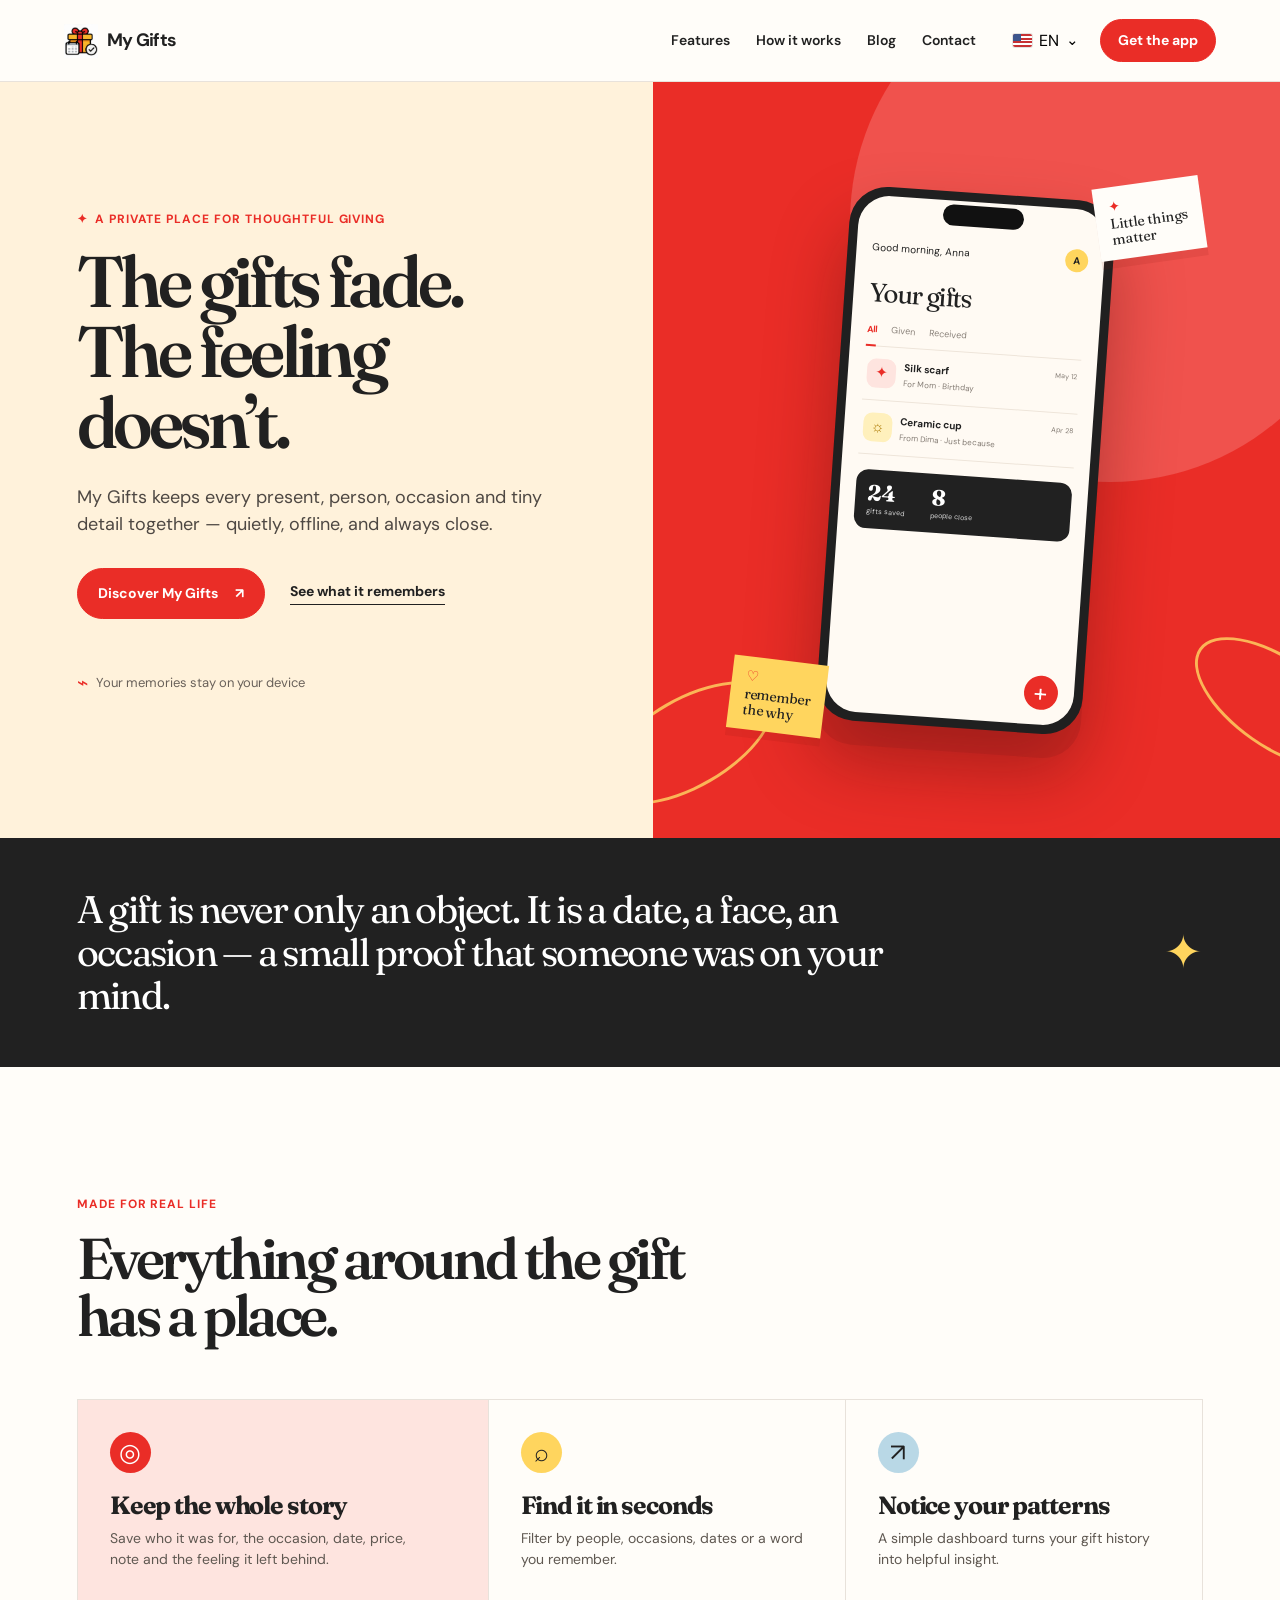
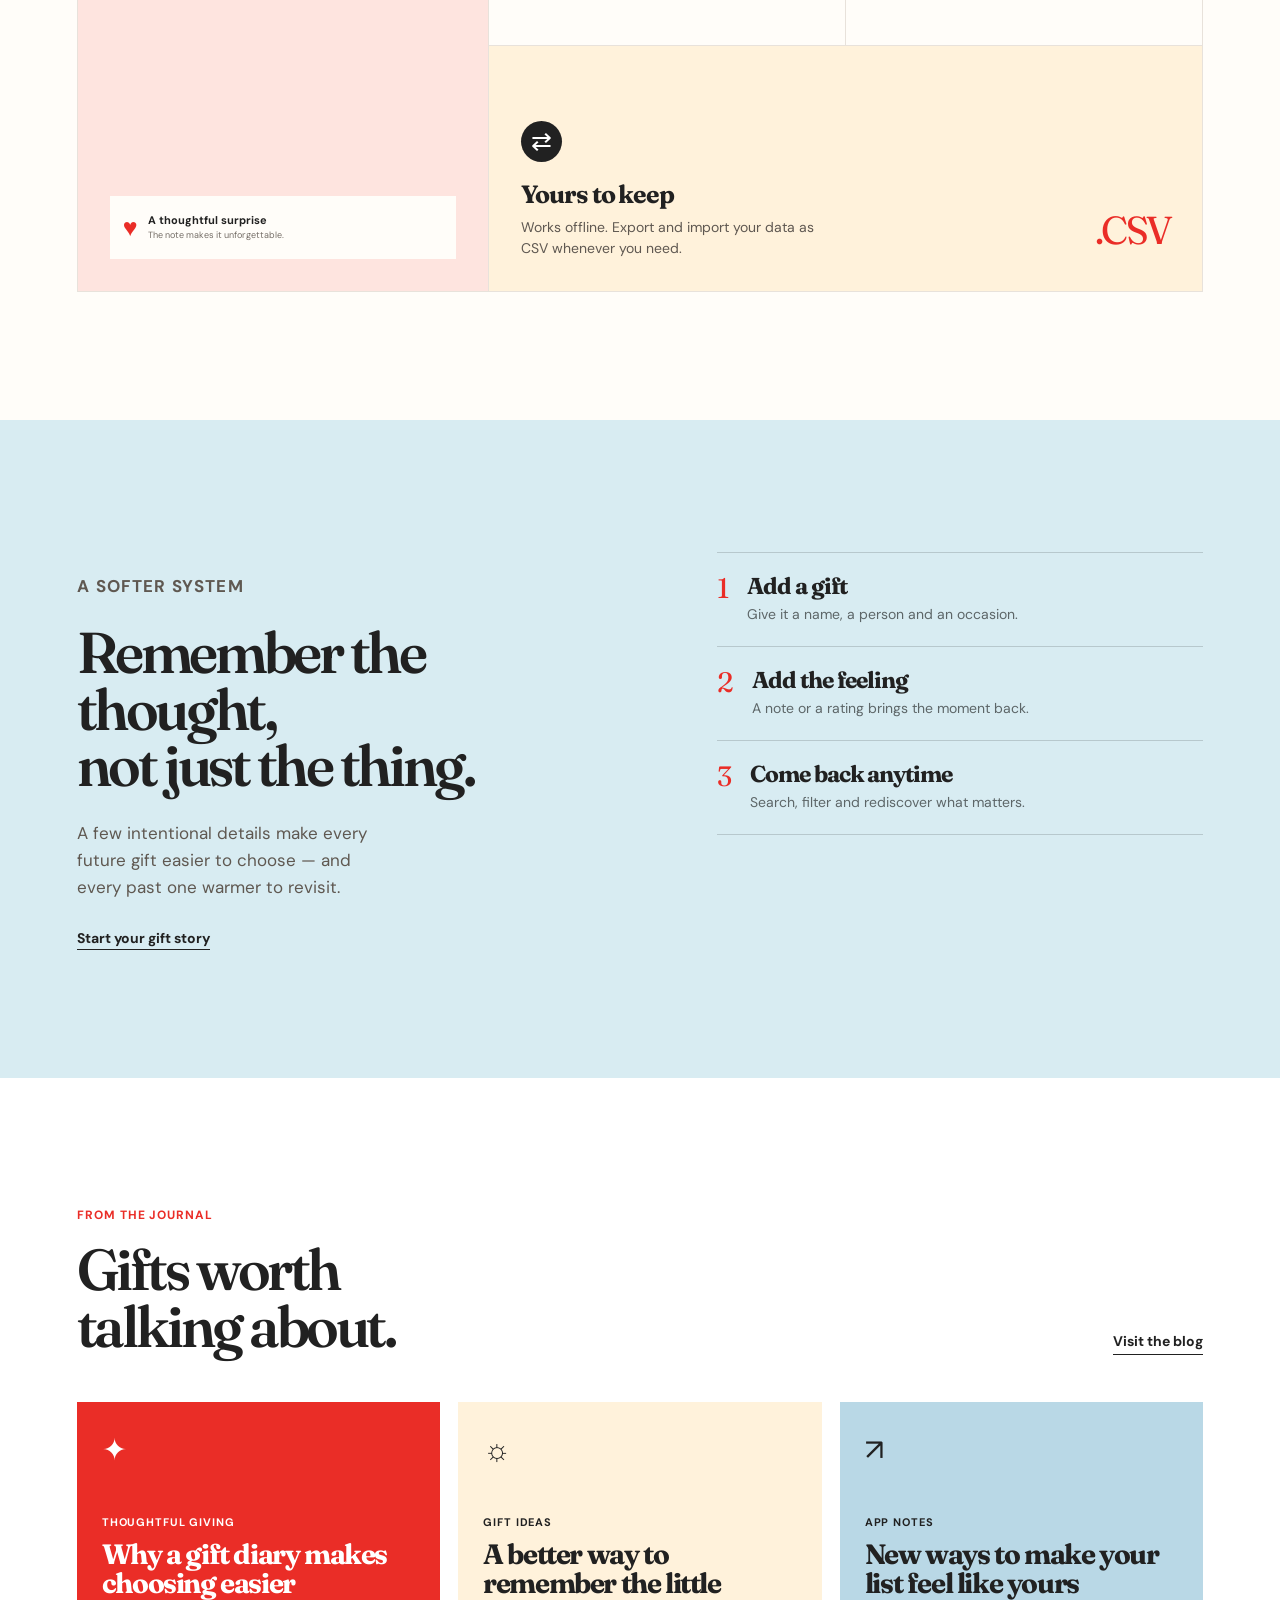
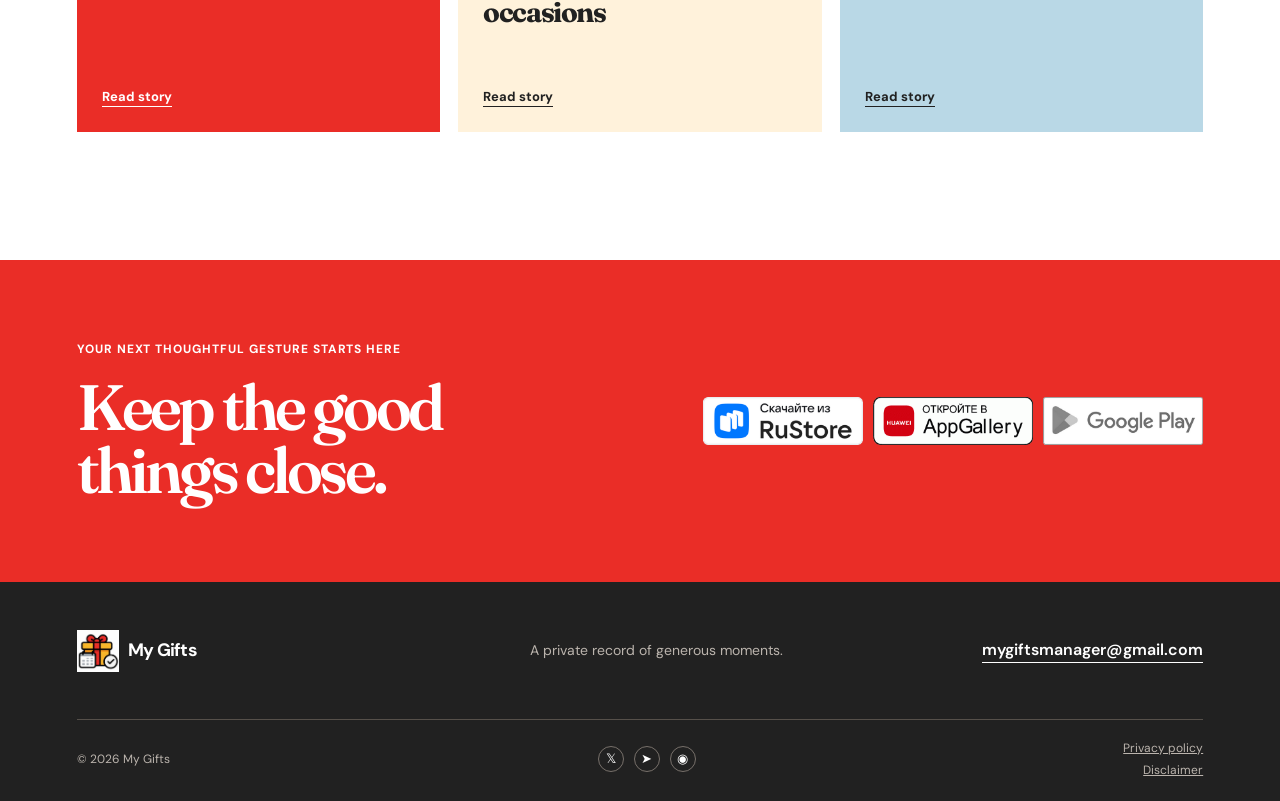
==== index.html @ e5dee04b "Add My Gifts static site" ====
<!doctype html>
<html lang="en">
<head>
  <meta charset="utf-8">
  <meta name="viewport" content="width=device-width, initial-scale=1">
  <meta name="description" content="My Gifts is an offline app for keeping every gift and the moment around it.">
  <title>My Gifts — every gift, remembered</title>
  <link rel="icon" href="static/MyGifts.ico" sizes="any">
  <link rel="preconnect" href="https://fonts.googleapis.com">
  <link rel="preconnect" href="https://fonts.gstatic.com" crossorigin>
  <link href="https://fonts.googleapis.com/css2?family=DM+Sans:wght@400;500;600;700&family=Fraunces:opsz,wght@9..144,600;9..144,700&display=swap" rel="stylesheet">
  <link rel="stylesheet" href="styles.css">
</head>
<body>
  <a class="skip-link" href="#main" data-i18n="skip">Skip to content</a>
  <header class="site-header">
    <a class="brand" href="index.html" aria-label="My Gifts home"><img class="brand-mark" src="static/MyGifts.png" alt=""><span>My Gifts</span></a>
    <button class="menu-toggle" type="button" aria-label="Open navigation" aria-expanded="false"><span></span><span></span></button>
    <nav class="main-nav" aria-label="Main navigation">
      <a href="#features" data-i18n="navFeatures">Features</a>
      <a href="#how-it-works" data-i18n="navHow">How it works</a>
      <a href="blog.html" data-i18n="navBlog">Blog</a>
      <a href="#contact" data-i18n="navContact">Contact</a>
    </nav>
    <div class="header-tools">
      <div class="language-picker" aria-label="Language selector">
        <button class="language-trigger" type="button" aria-expanded="false" aria-haspopup="true"><span class="flag flag-us" aria-hidden="true"></span><span class="language-code">EN</span><span class="chevron">⌄</span></button>
        <div class="language-menu" role="menu">
          <button type="button" data-lang="en" role="menuitem"><span class="flag flag-us" aria-hidden="true"></span>English</button>
          <button type="button" data-lang="ru" role="menuitem"><span class="flag flag-ru" aria-hidden="true"></span>Русский</button>
          <button type="button" data-lang="zh" role="menuitem"><span class="flag flag-cn" aria-hidden="true"></span>中文</button>
        </div>
      </div>
      <a class="header-cta" href="#download" data-i18n="headerCta">Get the app</a>
    </div>
  </header>

  <main id="main">
    <section class="hero" aria-labelledby="hero-title">
      <div class="hero-copy">
        <p class="kicker"><span class="kicker-star">✦</span><span data-i18n="heroKicker">A private place for thoughtful giving</span></p>
        <h1 id="hero-title" data-i18n="heroTitle">The gifts fade.<br>The feeling doesn’t.</h1>
        <p class="hero-lede" data-i18n="heroLead">My Gifts keeps every present, person, occasion and tiny detail together — quietly, offline, and always close.</p>
        <div class="hero-actions">
          <a class="button button-primary" href="#download"><span data-i18n="heroCta">Discover My Gifts</span><span aria-hidden="true">↗</span></a>
          <a class="text-link" href="#features" data-i18n="heroLink">See what it remembers</a>
        </div>
        <p class="offline-note"><span class="lock">⌁</span><span data-i18n="offlineNote">Your memories stay on your device</span></p>
      </div>
      <div class="hero-visual" aria-label="My Gifts app preview">
        <div class="sun-disc"></div>
        <div class="memory-tag tag-one"><span>✦</span><span data-i18n="tagOne">Little things<br>matter</span></div>
        <div class="memory-tag tag-two"><span>♡</span><span data-i18n="tagTwo">remember<br>the why</span></div>
        <div class="phone-shell">
          <div class="phone-speaker"></div>
          <div class="phone-screen">
            <div class="app-top"><span class="app-greeting" data-i18n="appGreeting">Good morning, Anna</span><span class="app-avatar">A</span></div>
            <div class="app-title" data-i18n="appTitle">Your gifts</div>
            <div class="app-tabs"><span class="active" data-i18n="appTabAll">All</span><span data-i18n="appTabGiven">Given</span><span data-i18n="appTabReceived">Received</span></div>
            <div class="gift-card gift-card-coral"><div class="gift-icon">✦</div><div><b data-i18n="giftOne">Silk scarf</b><small data-i18n="giftOneMeta">For Mom · Birthday</small></div><span class="gift-date" data-i18n="giftDate">May 12</span></div>
            <div class="gift-card gift-card-yellow"><div class="gift-icon">☼</div><div><b data-i18n="giftTwo">Ceramic cup</b><small data-i18n="giftTwoMeta">From Dima · Just because</small></div><span class="gift-date" data-i18n="giftDateTwo">Apr 28</span></div>
            <div class="app-stats"><div><strong>24</strong><span data-i18n="appStatOne">gifts saved</span></div><div><strong>8</strong><span data-i18n="appStatTwo">people close</span></div></div>
            <button class="add-gift" type="button" aria-label="Add a gift">+</button>
          </div>
        </div>
        <div class="ribbon ribbon-left"></div><div class="ribbon ribbon-right"></div>
      </div>
    </section>

    <section class="intro-band"><p data-i18n="intro">A gift is never only an object. It is a date, a face, an occasion — a small proof that someone was on your mind.</p><span aria-hidden="true">✦</span></section>

    <section class="features section" id="features" aria-labelledby="features-title">
      <div class="section-heading"><p class="kicker" data-i18n="featuresKicker">Made for real life</p><h2 id="features-title" data-i18n="featuresTitle">Everything around the gift<br>has a place.</h2></div>
      <div class="feature-layout">
        <article class="feature feature-large"><div class="feature-symbol symbol-coral">◎</div><h3 data-i18n="featureOneTitle">Keep the whole story</h3><p data-i18n="featureOneText">Save who it was for, the occasion, date, price, note and the feeling it left behind.</p><div class="mini-note"><span class="note-heart">♥</span><div><b data-i18n="miniNoteTitle">A thoughtful surprise</b><small data-i18n="miniNoteText">The note makes it unforgettable.</small></div></div></article>
        <article class="feature"><div class="feature-symbol symbol-yellow">⌕</div><h3 data-i18n="featureTwoTitle">Find it in seconds</h3><p data-i18n="featureTwoText">Filter by people, occasions, dates or a word you remember.</p></article>
        <article class="feature"><div class="feature-symbol symbol-blue">↗</div><h3 data-i18n="featureThreeTitle">Notice your patterns</h3><p data-i18n="featureThreeText">A simple dashboard turns your gift history into helpful insight.</p></article>
        <article class="feature feature-export"><div><div class="feature-symbol symbol-ink">⇄</div><h3 data-i18n="featureFourTitle">Yours to keep</h3><p data-i18n="featureFourText">Works offline. Export and import your data as CSV whenever you need.</p></div><span class="csv-badge">.CSV</span></article>
      </div>
    </section>

    <section class="how section" id="how-it-works" aria-labelledby="how-title">
      <div class="how-copy"><p class="kicker" data-i18n="howKicker">A softer system</p><h2 id="how-title" data-i18n="howTitle">Remember the thought,<br>not just the thing.</h2><p data-i18n="howLead">A few intentional details make every future gift easier to choose — and every past one warmer to revisit.</p><a class="text-link" href="#download" data-i18n="howLink">Start your gift story</a></div>
      <ol class="steps"><li><span>1</span><div><h3 data-i18n="stepOneTitle">Add a gift</h3><p data-i18n="stepOneText">Give it a name, a person and an occasion.</p></div></li><li><span>2</span><div><h3 data-i18n="stepTwoTitle">Add the feeling</h3><p data-i18n="stepTwoText">A note or a rating brings the moment back.</p></div></li><li><span>3</span><div><h3 data-i18n="stepThreeTitle">Come back anytime</h3><p data-i18n="stepThreeText">Search, filter and rediscover what matters.</p></div></li></ol>
    </section>

    <section class="blog-preview section" aria-labelledby="journal-title"><div class="journal-head"><div><p class="kicker" data-i18n="journalKicker">From the journal</p><h2 id="journal-title" data-i18n="journalTitle">Gifts worth<br>talking about.</h2></div><a class="text-link" href="blog.html" data-i18n="viewBlog">Visit the blog</a></div><div class="article-list"><a href="blog.html#memory" class="article-card article-red"><span class="article-icon">✦</span><p data-i18n="articleOneType">Thoughtful giving</p><h3 data-i18n="articleOneTitle">Why a gift diary makes choosing easier</h3><span class="article-read" data-i18n="readMore">Read story</span></a><a href="blog.html#occasions" class="article-card article-cream"><span class="article-icon">☼</span><p data-i18n="articleTwoType">Gift ideas</p><h3 data-i18n="articleTwoTitle">A better way to remember the little occasions</h3><span class="article-read" data-i18n="readMore">Read story</span></a><a href="blog.html#update" class="article-card article-blue"><span class="article-icon">↗</span><p data-i18n="articleThreeType">App notes</p><h3 data-i18n="articleThreeTitle">New ways to make your list feel like yours</h3><span class="article-read" data-i18n="readMore">Read story</span></a></div></section>

    <section class="download section" id="download"><div><p class="kicker kicker-light" data-i18n="downloadKicker">Your next thoughtful gesture starts here</p><h2 data-i18n="downloadTitle">Keep the good<br>things close.</h2></div><div class="store-links"><a href="https://www.rustore.ru/catalog/app/ru.mdflab.mygiftsmanager" target="_blank" rel="noopener noreferrer"><img src="static/RuStore.png" alt="Download on RuStore"></a><a href="https://appgallery.huawei.com/app/C118863809" target="_blank" rel="noopener noreferrer"><img src="static/AppGallery.png" alt="Download on AppGallery"></a><a href="#" aria-disabled="true"><img src="static/GooglePlay.png" alt="Google Play — coming soon"></a></div></section>
  </main>

  <footer id="contact"><div class="footer-top"><a class="brand" href="index.html"><img class="brand-mark" src="static/MyGifts.png" alt=""><span>My Gifts</span></a><p data-i18n="footerTagline">A private record of generous moments.</p><a class="footer-email" href="mailto:mygiftsmanager@gmail.com">mygiftsmanager@gmail.com</a></div><div class="footer-bottom"><p>© <span id="year"></span> My Gifts</p><div class="socials"><a href="#" aria-label="X" title="X">𝕏</a><a href="#" aria-label="Telegram" title="Telegram">➤</a><a href="#" aria-label="Weibo" title="Weibo">◉</a></div><div class="legal-links"><a href="privacy.html" data-i18n="privacy">Privacy policy</a><a href="disclaimer.html" data-i18n="disclaimer">Disclaimer</a></div></div></footer>
  <script src="app.js"></script>
  <script src="legal.js"></script>
</body>
</html>
---- styles.css ----
:root{--red:#ea2d27;--red-dark:#bb241f;--ink:#212121;--paper:#fffdf9;--cream:#fff2db;--blush:#fee4df;--yellow:#ffd55e;--blue:#b9d8e6;--line:#e8e2db;--sans:"DM Sans",Arial,sans-serif;--serif:"Fraunces",Georgia,serif}*{box-sizing:border-box}html{scroll-behavior:smooth}body{margin:0;background:var(--paper);color:var(--ink);font-family:var(--sans);font-size:16px;line-height:1.5}.skip-link{position:absolute;left:16px;top:-80px;background:var(--ink);color:#fff;padding:9px 14px;z-index:100;transition:top .2s}.skip-link:focus{top:16px}a{color:inherit;text-decoration:none}button{font:inherit}button,a{outline-offset:4px}button:focus-visible,a:focus-visible{outline:2px solid var(--red)}.site-header{height:82px;padding:0 max(5vw,28px);display:flex;align-items:center;gap:30px;border-bottom:1px solid var(--line);background:rgba(255,253,249,.92);position:sticky;top:0;z-index:20;backdrop-filter:blur(12px)}.brand{display:inline-flex;align-items:center;gap:9px;font-weight:700;font-size:18px;letter-spacing:-.04em;white-space:nowrap}.brand-mark{width:26px;height:26px;display:grid;place-items:center;background:var(--red);color:#fff;border-radius:50%;font-size:15px}.main-nav{display:flex;align-items:center;gap:26px;margin-left:auto;font-size:14px;font-weight:600}.main-nav a{position:relative}.main-nav a:after{content:"";position:absolute;bottom:-5px;left:0;width:0;height:1px;background:var(--red);transition:width .2s}.main-nav a:hover:after{width:100%}.header-tools{display:flex;align-items:center;gap:14px}.language-picker{position:relative}.language-trigger{border:0;background:transparent;display:flex;gap:7px;align-items:center;cursor:pointer;padding:7px}.chevron{font-size:15px}.flag{width:19px;height:13px;display:inline-block;border-radius:2px;box-shadow:0 0 0 1px rgba(0,0,0,.1);position:relative;overflow:hidden}.flag-us{background:repeating-linear-gradient(to bottom,#c73133 0 1.85px,#fff 1.85px 3.7px)}.flag-us:before{content:"";position:absolute;left:0;top:0;width:8px;height:7px;background:#3d568d}.flag-ru{background:linear-gradient(#fff 0 33%,#2455a4 33% 66%,#d62d32 66%)}.flag-cn{background:#de2910}.flag-cn:before{content:"★";color:#ffde00;font-size:8px;position:absolute;left:2px;top:0}.language-menu{position:absolute;right:0;top:calc(100% + 7px);width:132px;background:#fff;border:1px solid var(--line);box-shadow:0 12px 30px rgba(50,30,20,.12);padding:5px;display:none}.language-picker.open .language-menu{display:block}.language-menu button{width:100%;border:0;background:#fff;display:flex;align-items:center;gap:9px;text-align:left;padding:8px;cursor:pointer;font-size:13px}.language-menu button:hover{background:var(--blush)}.header-cta,.button{background:var(--red);color:#fff;border:1px solid var(--red);border-radius:999px;padding:10px 17px;font-size:14px;font-weight:700;white-space:nowrap;transition:transform .2s,background .2s}.header-cta:hover,.button-primary:hover{background:var(--red-dark);transform:translateY(-2px)}.menu-toggle{display:none}.hero{min-height:650px;display:grid;grid-template-columns:1.02fr .98fr;overflow:hidden;background:var(--cream)}.hero-copy{padding:clamp(65px,10vw,135px) 6vw;max-width:710px;justify-self:end}.kicker{font-size:12px;letter-spacing:.08em;text-transform:uppercase;font-weight:700;color:var(--red);margin:0 0 18px}.kicker-star{margin-right:7px}.hero h1,.section h2,.blog-hero h1{font-family:var(--serif);font-weight:600;letter-spacing:-.06em;line-height:.98;margin:0}.hero h1{font-size:clamp(48px,5.6vw,82px);max-width:660px}.hero-lede{font-size:18px;max-width:490px;margin:27px 0 30px;color:#4e4843}.hero-actions{display:flex;align-items:center;gap:25px}.button{display:inline-flex;gap:17px;align-items:center;padding:14px 20px}.text-link{font-weight:700;font-size:14px;border-bottom:1px solid currentColor;padding-bottom:2px}.offline-note{display:flex;align-items:center;gap:8px;color:#69615a;font-size:13px;margin-top:50px}.lock{color:var(--red);font-size:19px}.hero-visual{background:var(--red);min-height:650px;position:relative;display:grid;place-items:center;overflow:hidden}.sun-disc{position:absolute;width:520px;height:520px;background:#f0524d;border-radius:50%;right:-90px;top:-120px}.phone-shell{width:266px;height:535px;padding:9px;background:#202020;border-radius:38px;position:relative;z-index:2;box-shadow:0 24px 0 rgba(123,25,22,.18),0 40px 70px rgba(74,10,8,.38);transform:rotate(4deg)}.phone-speaker{position:absolute;background:#111;width:81px;height:21px;border-radius:20px;left:93px;top:13px;z-index:2}.phone-screen{height:100%;border-radius:31px;background:#fffaf3;padding:40px 16px 16px;overflow:hidden;position:relative}.app-top{display:flex;justify-content:space-between;align-items:center;font-size:10px}.app-avatar{display:grid;place-items:center;background:var(--yellow);width:23px;height:23px;border-radius:50%;font-weight:700}.app-title{font-family:var(--serif);font-size:26px;letter-spacing:-.06em;margin:15px 0 11px}.app-tabs{display:flex;gap:14px;border-bottom:1px solid #eee5da;font-size:9px;color:#8b837b;padding-bottom:8px}.app-tabs .active{color:var(--red);font-weight:700;position:relative}.app-tabs .active:after{content:"";position:absolute;height:2px;background:var(--red);left:0;right:0;bottom:-9px}.gift-card{position:relative;padding:12px 3px;display:flex;gap:8px;align-items:center;border-bottom:1px solid #eee5da;font-size:10px}.gift-card b,.gift-card small{display:block}.gift-card small{font-size:8px;color:#827a72;margin-top:2px}.gift-icon{width:29px;height:29px;display:grid;place-items:center;border-radius:9px;font-size:15px}.gift-card-coral .gift-icon{background:var(--blush);color:var(--red)}.gift-card-yellow .gift-icon{background:#fff0bc;color:#ac7900}.gift-date{font-size:7px;color:#827a72;margin-left:auto;align-self:start}.app-stats{background:var(--ink);border-radius:12px;color:#fff;display:flex;margin-top:15px;padding:12px;gap:26px}.app-stats strong,.app-stats span{display:block}.app-stats strong{font-family:var(--serif);font-size:22px;line-height:1}.app-stats span{font-size:7px;color:#d9d9d9;margin-top:3px}.add-gift{position:absolute;right:16px;bottom:15px;border:0;width:34px;height:34px;border-radius:50%;background:var(--red);color:#fff;font-size:25px;line-height:1;cursor:pointer}.memory-tag{position:absolute;z-index:3;color:var(--ink);background:#fffdf9;padding:12px 14px;font-family:var(--serif);font-size:14px;line-height:1.1;box-shadow:0 8px 0 rgba(125,20,16,.11);transform:rotate(-8deg)}.memory-tag span:first-child{color:var(--red);font-family:var(--sans);display:block;margin-bottom:3px}.tag-one{right:clamp(20px,6vw,90px);top:100px}.tag-two{left:clamp(20px,6vw,100px);bottom:105px;background:var(--yellow);transform:rotate(7deg)}.ribbon{position:absolute;border:3px solid #ffd763;width:190px;height:90px;border-radius:50%;opacity:.8}.ribbon-left{left:-60px;bottom:50px;transform:rotate(-30deg)}.ribbon-right{right:-92px;bottom:90px;transform:rotate(35deg)}.intro-band{background:var(--ink);color:#fff;min-height:205px;padding:50px max(6vw,28px);display:flex;justify-content:space-between;gap:30px;align-items:center}.intro-band p{font-family:var(--serif);font-size:clamp(23px,3vw,40px);line-height:1.12;letter-spacing:-.045em;max-width:850px;margin:0}.intro-band>span{font-size:46px;color:var(--yellow)}.section{padding:clamp(70px,10vw,140px) max(6vw,28px)}.section-heading h2,.how h2,.journal-head h2{font-size:clamp(40px,4.5vw,64px)}.feature-layout{margin-top:55px;display:grid;grid-template-columns:1.15fr 1fr 1fr;grid-template-rows:auto auto;gap:1px;background:var(--line);border:1px solid var(--line)}.feature{background:var(--paper);padding:32px;min-height:245px}.feature-large{grid-row:span 2;background:var(--blush);display:flex;flex-direction:column}.feature h3,.steps h3,.post h2{font-family:var(--serif);font-size:25px;letter-spacing:-.045em;margin:19px 0 9px;line-height:1.08}.feature p,.how-copy>p,.post>p{color:#5f5851;font-size:14px;margin:0;max-width:310px}.feature-symbol{height:41px;width:41px;border-radius:50%;display:grid;place-items:center;font-size:25px}.symbol-coral{background:var(--red);color:#fff}.symbol-yellow{background:var(--yellow)}.symbol-blue{background:var(--blue)}.symbol-ink{background:var(--ink);color:#fff}.mini-note{margin-top:auto;background:#fffdf9;padding:13px;display:flex;gap:10px;align-items:center}.note-heart{color:var(--red);font-size:25px}.mini-note b,.mini-note small{display:block;font-size:11px}.mini-note small{font-size:9px;color:#756e67}.feature-export{grid-column:span 2;display:flex;justify-content:space-between;align-items:flex-end;background:var(--cream)}.csv-badge{font-family:var(--serif);font-size:39px;color:var(--red);letter-spacing:-.07em}.how{background:#d8ecf2;display:grid;grid-template-columns:1fr 1fr;gap:clamp(50px,12vw,180px);align-items:start}.how-copy>p{font-size:17px;line-height:1.6;margin:25px 0}.steps{list-style:none;padding:0;margin:4px 0 0}.steps li{display:flex;gap:18px;padding:21px 0;border-top:1px solid rgba(33,33,33,.18)}.steps li:last-child{border-bottom:1px solid rgba(33,33,33,.18)}.steps li>span{font-family:var(--serif);font-size:28px;color:var(--red);line-height:1}.steps h3{margin:0 0 5px;font-size:23px}.steps p{margin:0;font-size:14px;color:#5d6668}.blog-preview{background:#fff}.journal-head{display:flex;justify-content:space-between;align-items:end;gap:30px}.article-list{display:grid;grid-template-columns:repeat(3,1fr);gap:18px;margin-top:47px}.article-card{min-height:330px;padding:25px;display:flex;flex-direction:column;transition:transform .2s}.article-card:hover{transform:translateY(-5px)}.article-red{background:var(--red);color:#fff}.article-cream{background:var(--cream)}.article-blue{background:var(--blue)}.article-icon{font-size:30px}.article-card p,.post-meta{font-size:11px;text-transform:uppercase;font-weight:700;letter-spacing:.08em;margin:42px 0 9px}.article-card h3{font-family:var(--serif);font-size:28px;letter-spacing:-.05em;line-height:1.05;margin:0}.article-read{margin-top:auto;font-size:13px;font-weight:700;border-bottom:1px solid currentColor;width:max-content}.download{background:var(--red);color:#fff;display:flex;justify-content:space-between;align-items:center;gap:30px;padding-top:80px;padding-bottom:80px}.download h2{font-size:clamp(45px,5vw,70px)}.kicker-light{color:#fff}.button-light{background:#fff;color:var(--red);border-color:#fff}.button-light:hover{background:var(--cream);transform:translateY(-2px)}footer{padding:48px max(6vw,28px) 22px;background:var(--ink);color:#fff}.footer-top{display:grid;grid-template-columns:1fr 1fr auto;gap:30px;align-items:center;padding-bottom:47px}.footer-top .brand-mark{background:var(--yellow);color:var(--ink)}.footer-top p{margin:0;color:#bbb4ad;font-size:14px}.footer-email{font-weight:600;border-bottom:1px solid #fff;width:max-content}.footer-bottom{border-top:1px solid #56504a;padding-top:19px;display:flex;align-items:center;justify-content:space-between;font-size:12px;color:#bbb4ad}.footer-bottom p{margin:0}.footer-bottom>a{text-decoration:underline}.socials{display:flex;gap:10px}.socials a{width:26px;height:26px;border:1px solid #77706a;border-radius:50%;display:grid;place-items:center;color:#fff;font-size:13px}.blog-hero{padding:clamp(75px,12vw,160px) max(6vw,28px) 85px;background:var(--cream)}.blog-hero h1{font-size:clamp(48px,6vw,82px)}.blog-hero p:last-child{max-width:530px;font-size:18px;color:#5f5851;margin:25px 0 0}.posts{max-width:1400px;margin:auto}.post-featured{display:grid;grid-template-columns:.85fr 1fr;gap:clamp(35px,7vw,90px);align-items:center;padding-bottom:80px;border-bottom:1px solid var(--line)}.post-art{min-height:310px;display:grid;place-items:center;font-size:105px;font-family:var(--serif)}.art-red{background:var(--red);color:#fff}.art-yellow{background:var(--yellow)}.art-blue{background:var(--blue)}.post-featured h2{font-size:clamp(32px,4vw,54px)}.post-featured .post-meta{margin:0 0 13px;color:var(--red)}.post-featured>div:last-child>p:not(.post-meta){font-size:16px;line-height:1.6;margin:18px 0 27px}.post-grid{display:grid;grid-template-columns:1fr 1fr;gap:70px;padding-top:80px}.post-grid .post-art{min-height:220px;font-size:75px}.post-grid .post-meta{color:var(--red);margin:21px 0 8px}.post-grid h2{font-size:29px}.post-grid p:last-child{line-height:1.6}
@media (max-width:850px){.site-header{height:70px;padding:0 22px;gap:15px}.menu-toggle{display:flex;margin-left:auto;background:transparent;border:0;width:34px;height:34px;flex-direction:column;gap:6px;justify-content:center;align-items:center;cursor:pointer}.menu-toggle span{width:19px;height:1.5px;background:var(--ink)}.main-nav{display:none;position:absolute;top:70px;left:0;right:0;background:var(--paper);padding:20px 22px;border-bottom:1px solid var(--line);flex-direction:column;align-items:flex-start;gap:18px}.site-header.menu-open .main-nav{display:flex}.header-tools{margin-left:0}.header-cta{display:none}.hero{grid-template-columns:1fr}.hero-copy{padding:72px 28px 60px;justify-self:auto}.hero-visual{min-height:530px}.feature-layout{grid-template-columns:1fr 1fr}.feature-large{grid-row:span 1;grid-column:span 2;min-height:330px}.feature-export{grid-column:span 2}.how{grid-template-columns:1fr;gap:45px}.article-list{grid-template-columns:1fr}.article-card{min-height:250px}.footer-top{grid-template-columns:1fr;gap:18px}.footer-bottom{gap:18px;flex-wrap:wrap}.post-featured{grid-template-columns:1fr}.post-grid{gap:40px}}
@media (max-width:520px){.brand{font-size:17px}.header-tools{gap:0}.language-trigger{padding:4px}.hero h1{font-size:48px}.hero-lede{font-size:16px}.hero-actions{align-items:flex-start;flex-direction:column;gap:17px}.hero-visual{min-height:500px}.phone-shell{transform:rotate(3deg) scale(.9)}.tag-one{top:45px;right:15px}.tag-two{left:15px;bottom:45px}.intro-band{min-height:180px}.intro-band>span{display:none}.feature-layout{grid-template-columns:1fr}.feature-large,.feature-export{grid-column:span 1}.feature{min-height:220px}.feature-large{min-height:320px}.feature-export{align-items:center}.section-heading h2,.how h2,.journal-head h2{font-size:43px}.journal-head{align-items:flex-start;flex-direction:column}.download{align-items:flex-start;flex-direction:column}.footer-bottom{justify-content:flex-start}.post-grid{grid-template-columns:1fr;padding-top:55px}.post-featured{padding-bottom:55px}.post-art{min-height:240px}.blog-hero{padding-bottom:65px}}
@media (prefers-reduced-motion:reduce){html{scroll-behavior:auto}.article-card,.header-cta,.button,.main-nav a:after{transition:none}}
.store-links{display:flex;flex-wrap:wrap;gap:10px;align-items:center;justify-content:flex-end}.store-links a{display:block;line-height:0;border-radius:8px;transition:transform .2s,box-shadow .2s}.store-links a:hover{transform:translateY(-3px);box-shadow:0 8px 18px rgba(80,15,12,.25)}.store-links a[aria-disabled="true"]{cursor:default}.store-links a[aria-disabled="true"]:hover{transform:none;box-shadow:none}.store-links img{display:block;height:48px;width:auto;max-width:172px;object-fit:contain}@media (max-width:850px){.download{align-items:flex-start;flex-direction:column}.store-links{justify-content:flex-start}}@media (max-width:520px){.store-links{display:grid;grid-template-columns:1fr 1fr;width:100%;gap:8px}.store-links a:last-child{grid-column:span 2;justify-self:start}.store-links img{height:auto;width:100%;max-width:165px}}
.brand-mark{width:34px;height:34px;object-fit:contain;display:block;background:transparent!important;color:transparent!important;border-radius:0!important}.footer-top .brand-mark{width:42px;height:42px}.legal-links{display:flex;flex-direction:column;align-items:flex-end;gap:4px}.legal-links a{text-decoration:underline}.legal-main{min-height:calc(100vh - 82px)}.legal-hero{padding:clamp(75px,11vw,135px) max(6vw,28px) clamp(55px,8vw,100px);background:var(--cream)}.legal-hero h1{font-family:var(--serif);font-size:clamp(48px,6vw,80px);line-height:1;letter-spacing:-.06em;margin:0}.legal-hero>p:last-child{margin:22px 0 0;color:#675f57;font-size:15px}.legal-hero-red{background:var(--red);color:#fff}.legal-copy{max-width:780px;margin:0 auto;padding:clamp(55px,8vw,100px) 28px;min-height:430px}.legal-copy p{font-size:18px;line-height:1.68;margin:0 0 25px;color:#3e3935}.legal-copy dl{margin:50px 0 0;border-top:1px solid var(--line)}.legal-copy dl>div{padding:17px 0;border-bottom:1px solid var(--line);display:grid;grid-template-columns:145px 1fr;gap:20px}.legal-copy dt{font-weight:700}.legal-copy dd{margin:0;color:var(--red);word-break:break-word}.legal-copy dd a{text-decoration:underline}@media (max-width:520px){.brand-mark{width:30px;height:30px}.footer-top .brand-mark{width:38px;height:38px}.legal-links{align-items:flex-start;width:100%;margin-top:6px}.legal-copy p{font-size:16px}.legal-copy dl>div{grid-template-columns:1fr;gap:4px}}
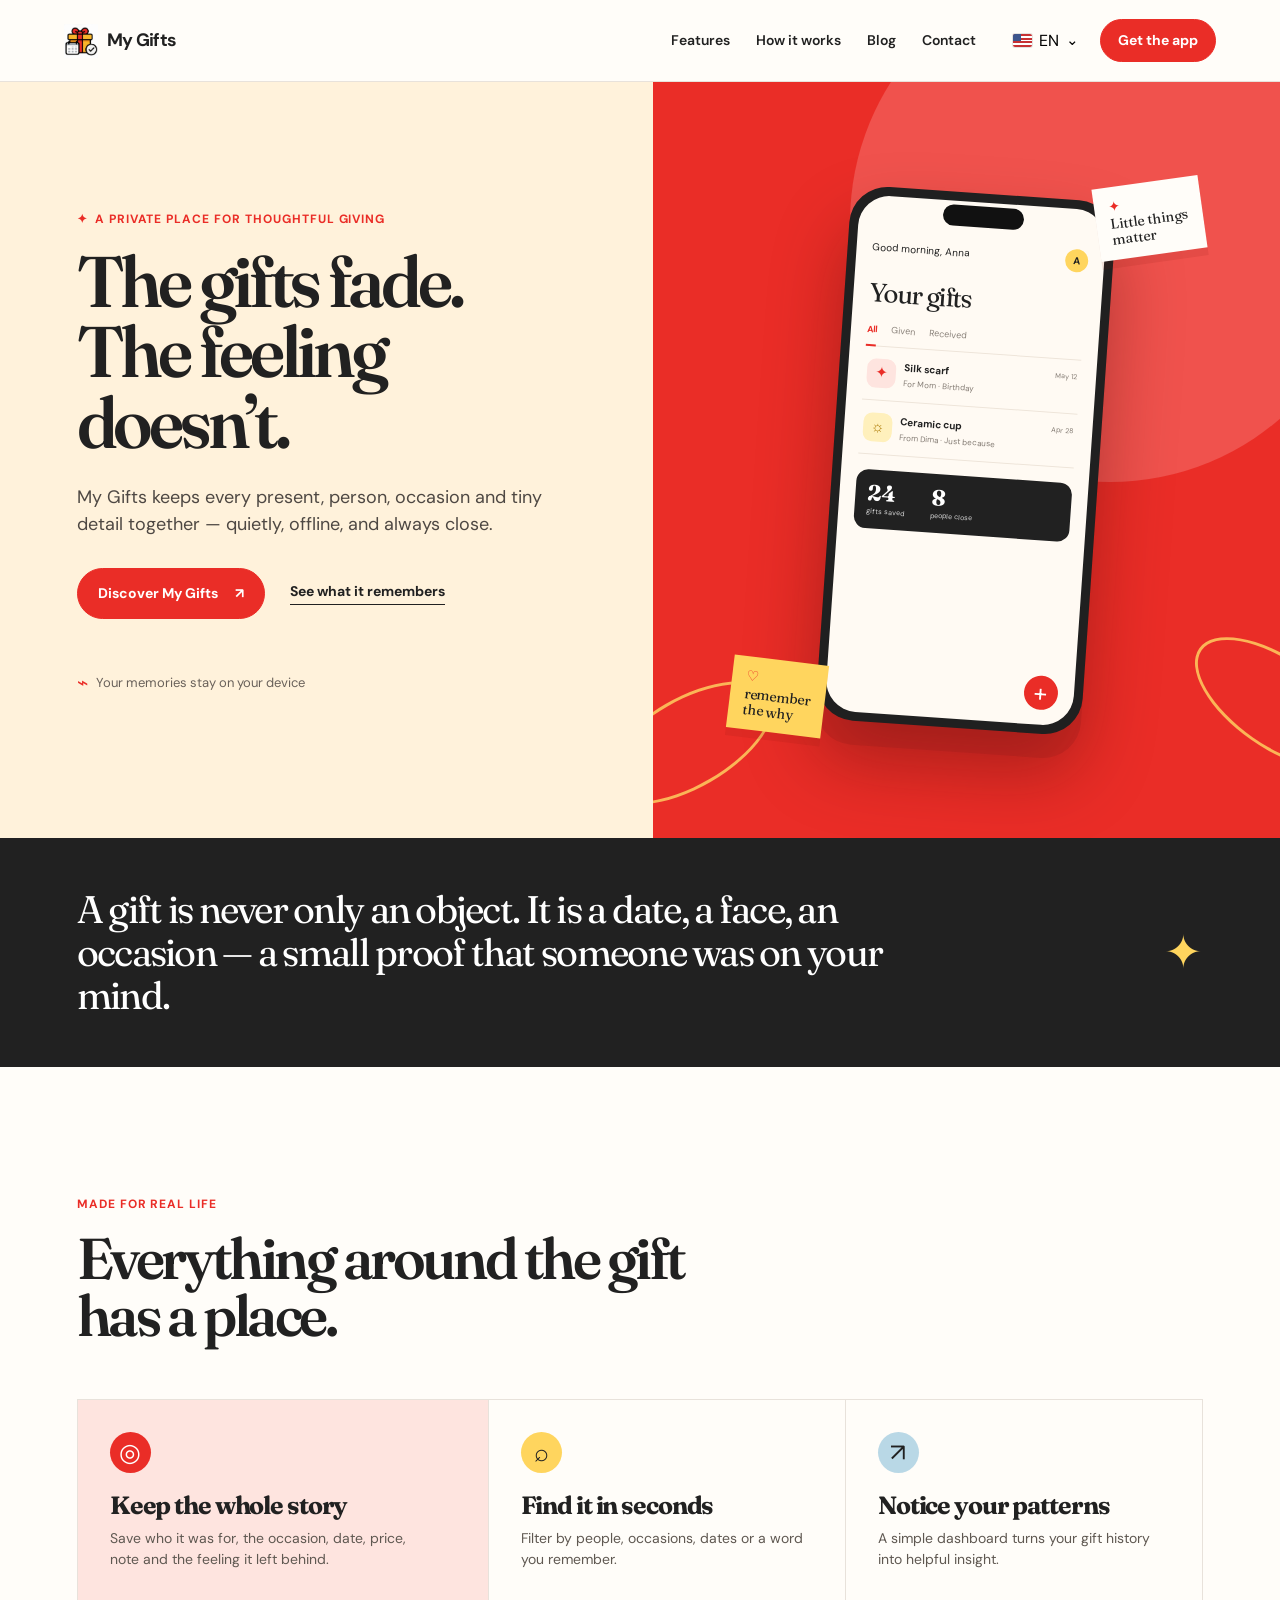
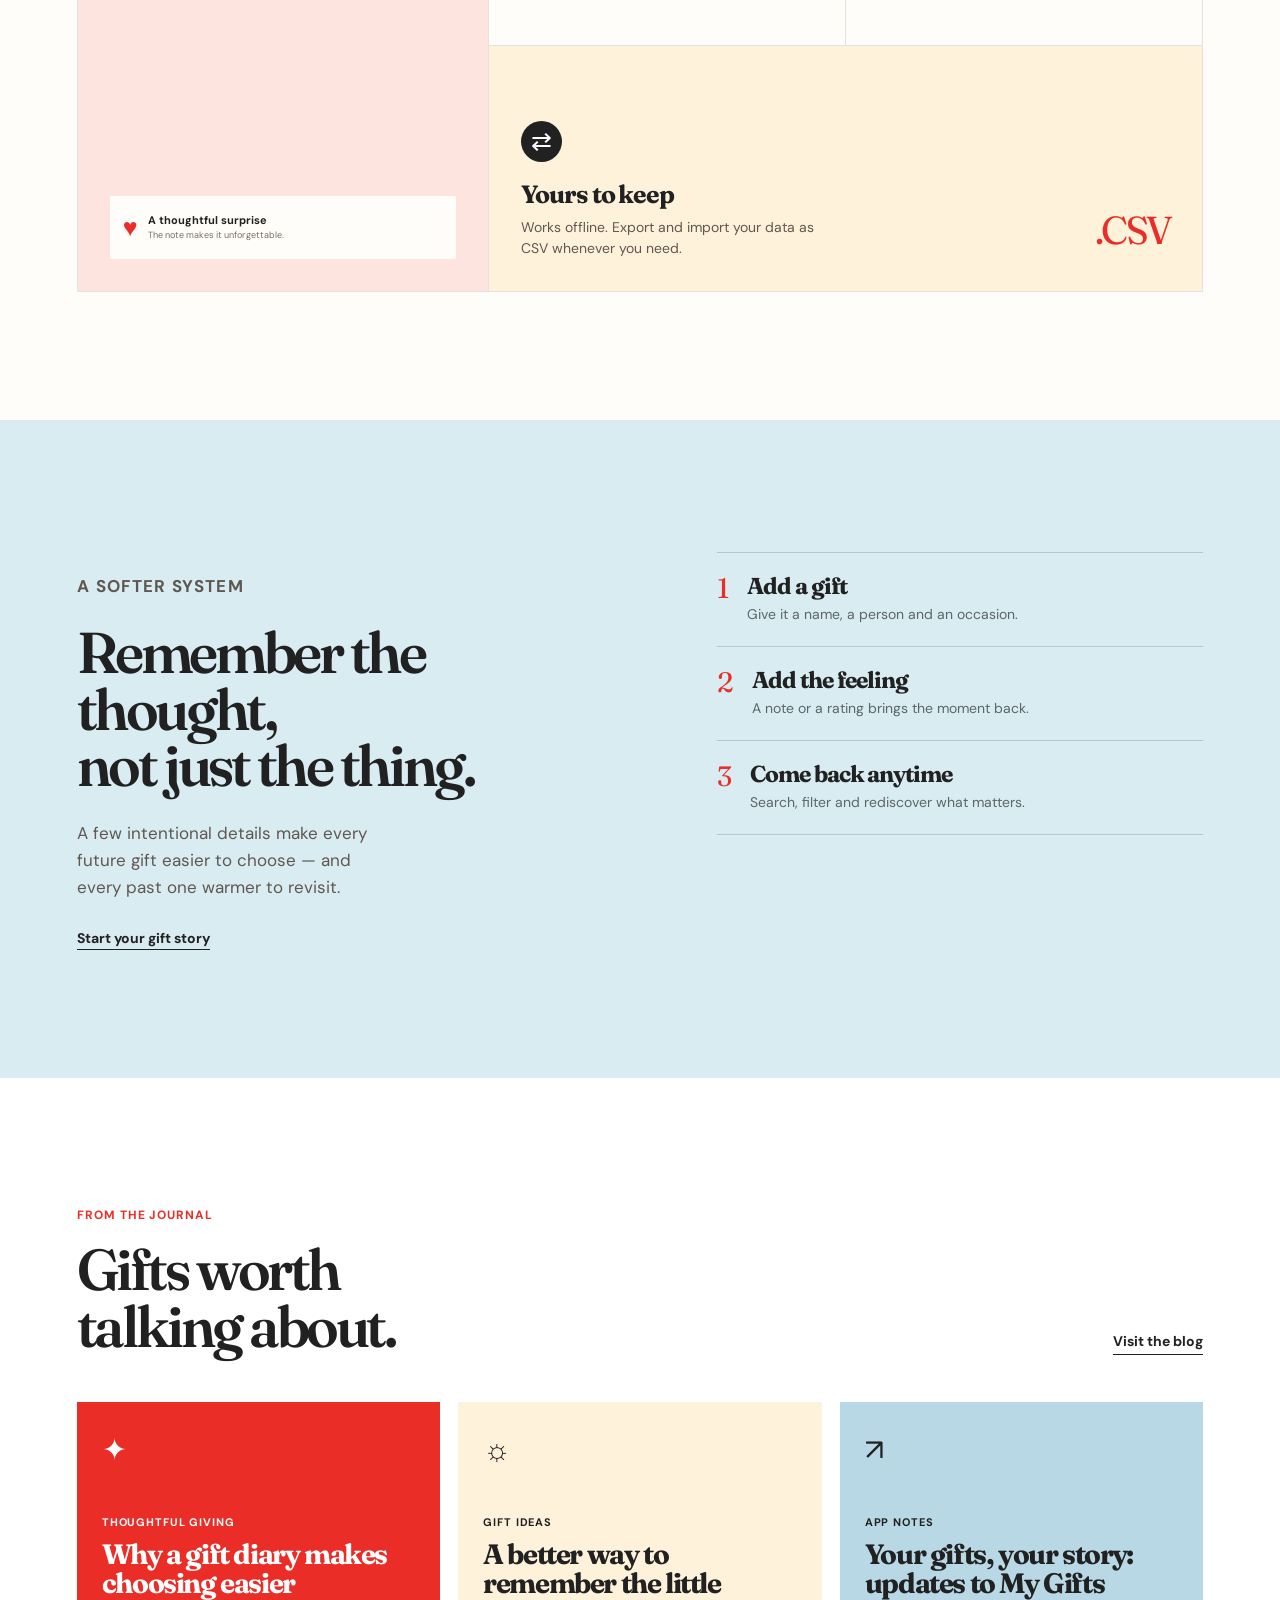
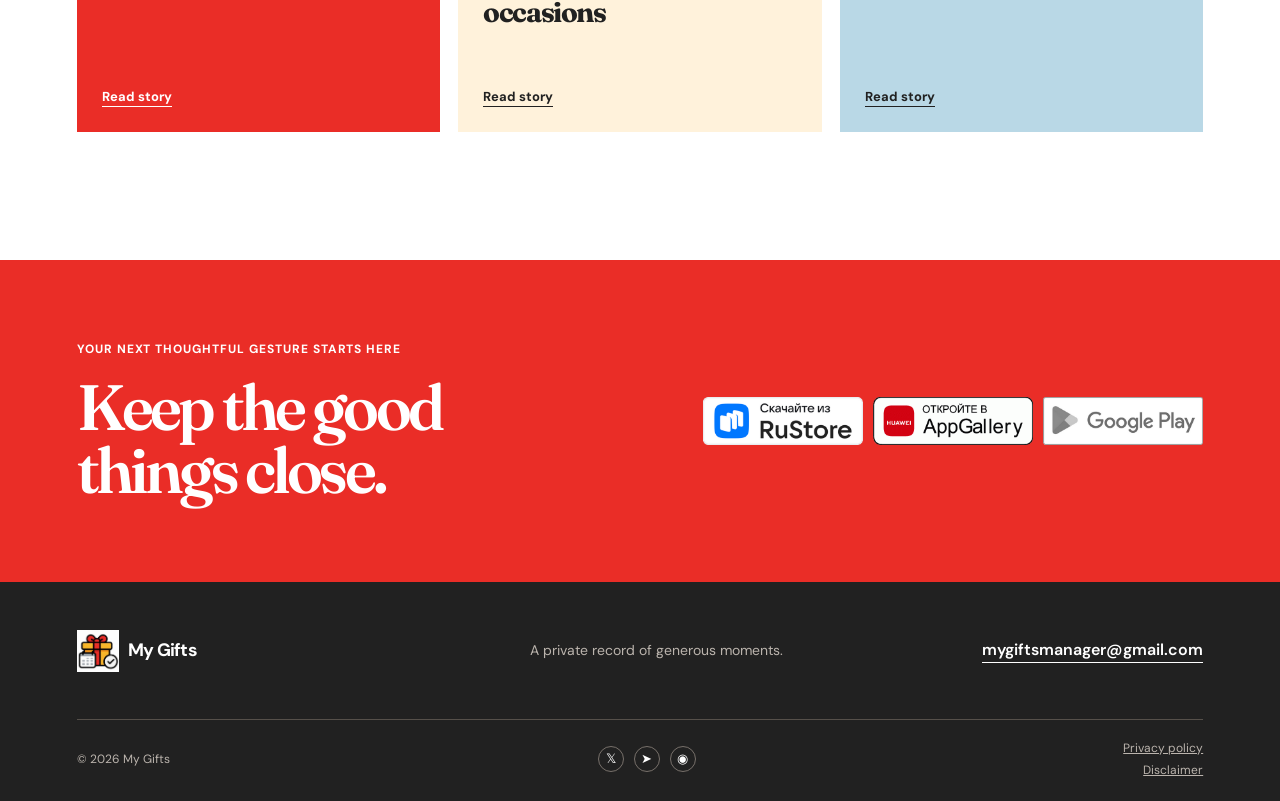
==== commit c1c3bd4b: "Add localized My Gifts update article" ====
--- a/index.html
+++ b/index.html
@@ -84,7 +84,7 @@
       <ol class="steps"><li><span>1</span><div><h3 data-i18n="stepOneTitle">Add a gift</h3><p data-i18n="stepOneText">Give it a name, a person and an occasion.</p></div></li><li><span>2</span><div><h3 data-i18n="stepTwoTitle">Add the feeling</h3><p data-i18n="stepTwoText">A note or a rating brings the moment back.</p></div></li><li><span>3</span><div><h3 data-i18n="stepThreeTitle">Come back anytime</h3><p data-i18n="stepThreeText">Search, filter and rediscover what matters.</p></div></li></ol>
     </section>
 
-    <section class="blog-preview section" aria-labelledby="journal-title"><div class="journal-head"><div><p class="kicker" data-i18n="journalKicker">From the journal</p><h2 id="journal-title" data-i18n="journalTitle">Gifts worth<br>talking about.</h2></div><a class="text-link" href="blog.html" data-i18n="viewBlog">Visit the blog</a></div><div class="article-list"><a href="blog.html#memory" class="article-card article-red"><span class="article-icon">✦</span><p data-i18n="articleOneType">Thoughtful giving</p><h3 data-i18n="articleOneTitle">Why a gift diary makes choosing easier</h3><span class="article-read" data-i18n="readMore">Read story</span></a><a href="blog.html#occasions" class="article-card article-cream"><span class="article-icon">☼</span><p data-i18n="articleTwoType">Gift ideas</p><h3 data-i18n="articleTwoTitle">A better way to remember the little occasions</h3><span class="article-read" data-i18n="readMore">Read story</span></a><a href="blog.html#update" class="article-card article-blue"><span class="article-icon">↗</span><p data-i18n="articleThreeType">App notes</p><h3 data-i18n="articleThreeTitle">New ways to make your list feel like yours</h3><span class="article-read" data-i18n="readMore">Read story</span></a></div></section>
+    <section class="blog-preview section" aria-labelledby="journal-title"><div class="journal-head"><div><p class="kicker" data-i18n="journalKicker">From the journal</p><h2 id="journal-title" data-i18n="journalTitle">Gifts worth<br>talking about.</h2></div><a class="text-link" href="blog.html" data-i18n="viewBlog">Visit the blog</a></div><div class="article-list"><a href="blog.html#memory" class="article-card article-red"><span class="article-icon">✦</span><p data-i18n="articleOneType">Thoughtful giving</p><h3 data-i18n="articleOneTitle">Why a gift diary makes choosing easier</h3><span class="article-read" data-i18n="readMore">Read story</span></a><a href="blog.html#occasions" class="article-card article-cream"><span class="article-icon">☼</span><p data-i18n="articleTwoType">Gift ideas</p><h3 data-i18n="articleTwoTitle">A better way to remember the little occasions</h3><span class="article-read" data-i18n="readMore">Read story</span></a><a href="blog/first-article.html" class="article-card article-blue"><span class="article-icon">↗</span><p data-i18n="articleThreeType">App notes</p><h3 data-i18n="articleThreeTitle">Your gifts, your story: updates to My Gifts</h3><span class="article-read" data-i18n="readMore">Read story</span></a></div></section>
 
     <section class="download section" id="download"><div><p class="kicker kicker-light" data-i18n="downloadKicker">Your next thoughtful gesture starts here</p><h2 data-i18n="downloadTitle">Keep the good<br>things close.</h2></div><div class="store-links"><a href="https://www.rustore.ru/catalog/app/ru.mdflab.mygiftsmanager" target="_blank" rel="noopener noreferrer"><img src="static/RuStore.png" alt="Download on RuStore"></a><a href="https://appgallery.huawei.com/app/C118863809" target="_blank" rel="noopener noreferrer"><img src="static/AppGallery.png" alt="Download on AppGallery"></a><a href="#" aria-disabled="true"><img src="static/GooglePlay.png" alt="Google Play — coming soon"></a></div></section>
   </main>
--- a/styles.css
+++ b/styles.css
@@ -4,3 +4,4 @@
 @media (prefers-reduced-motion:reduce){html{scroll-behavior:auto}.article-card,.header-cta,.button,.main-nav a:after{transition:none}}
 .store-links{display:flex;flex-wrap:wrap;gap:10px;align-items:center;justify-content:flex-end}.store-links a{display:block;line-height:0;border-radius:8px;transition:transform .2s,box-shadow .2s}.store-links a:hover{transform:translateY(-3px);box-shadow:0 8px 18px rgba(80,15,12,.25)}.store-links a[aria-disabled="true"]{cursor:default}.store-links a[aria-disabled="true"]:hover{transform:none;box-shadow:none}.store-links img{display:block;height:48px;width:auto;max-width:172px;object-fit:contain}@media (max-width:850px){.download{align-items:flex-start;flex-direction:column}.store-links{justify-content:flex-start}}@media (max-width:520px){.store-links{display:grid;grid-template-columns:1fr 1fr;width:100%;gap:8px}.store-links a:last-child{grid-column:span 2;justify-self:start}.store-links img{height:auto;width:100%;max-width:165px}}
 .brand-mark{width:34px;height:34px;object-fit:contain;display:block;background:transparent!important;color:transparent!important;border-radius:0!important}.footer-top .brand-mark{width:42px;height:42px}.legal-links{display:flex;flex-direction:column;align-items:flex-end;gap:4px}.legal-links a{text-decoration:underline}.legal-main{min-height:calc(100vh - 82px)}.legal-hero{padding:clamp(75px,11vw,135px) max(6vw,28px) clamp(55px,8vw,100px);background:var(--cream)}.legal-hero h1{font-family:var(--serif);font-size:clamp(48px,6vw,80px);line-height:1;letter-spacing:-.06em;margin:0}.legal-hero>p:last-child{margin:22px 0 0;color:#675f57;font-size:15px}.legal-hero-red{background:var(--red);color:#fff}.legal-copy{max-width:780px;margin:0 auto;padding:clamp(55px,8vw,100px) 28px;min-height:430px}.legal-copy p{font-size:18px;line-height:1.68;margin:0 0 25px;color:#3e3935}.legal-copy dl{margin:50px 0 0;border-top:1px solid var(--line)}.legal-copy dl>div{padding:17px 0;border-bottom:1px solid var(--line);display:grid;grid-template-columns:145px 1fr;gap:20px}.legal-copy dt{font-weight:700}.legal-copy dd{margin:0;color:var(--red);word-break:break-word}.legal-copy dd a{text-decoration:underline}@media (max-width:520px){.brand-mark{width:30px;height:30px}.footer-top .brand-mark{width:38px;height:38px}.legal-links{align-items:flex-start;width:100%;margin-top:6px}.legal-copy p{font-size:16px}.legal-copy dl>div{grid-template-columns:1fr;gap:4px}}
+.article-hero{min-height:560px;display:grid;grid-template-columns:minmax(0,1.05fr) minmax(360px,.95fr);overflow:hidden;background:var(--red);color:#fff}.article-hero-copy{padding:clamp(56px,9vw,125px) 6vw;align-self:center;max-width:760px;justify-self:end}.article-back{display:inline-flex;align-items:center;gap:9px;font-size:14px;font-weight:700;border-bottom:1px solid rgba(255,255,255,.65);padding-bottom:3px;margin-bottom:clamp(52px,7vw,85px)}.article-back span:first-child{font-size:20px;line-height:.8}.article-hero .kicker{margin-bottom:19px}.article-hero h1{font-family:var(--serif);font-size:clamp(47px,5.6vw,78px);font-weight:600;letter-spacing:-.065em;line-height:.98;margin:0;max-width:700px}.article-lede{font-size:18px;line-height:1.6;max-width:510px;color:rgba(255,255,255,.86);margin:27px 0 0}.article-hero-art{position:relative;overflow:hidden;min-height:100%;background:#d82925}.article-hero-image{display:block;width:100%;height:100%;object-fit:cover;object-position:center}.article-reading{max-width:760px;margin:0 auto;padding:clamp(65px,10vw,120px) 28px}.article-reading section+section{margin-top:clamp(58px,9vw,94px);padding-top:clamp(58px,9vw,94px);border-top:1px solid var(--line)}.article-reading h2{font-family:var(--serif);font-size:clamp(34px,4vw,52px);font-weight:600;letter-spacing:-.055em;line-height:1.02;margin:0 0 28px}.article-reading h3{font-family:var(--serif);font-size:clamp(26px,3vw,34px);letter-spacing:-.045em;line-height:1.08;margin:54px 0 18px}.article-reading p{font-size:18px;line-height:1.72;color:#4c4640;margin:0 0 22px;max-width:68ch}.article-reading .article-questions{font-family:var(--serif);font-size:23px;line-height:1.55;color:var(--red);padding:24px 0 24px 23px;border-left:3px solid var(--yellow);margin:28px 0}.article-download{background:var(--ink);color:#fff;padding:clamp(55px,8vw,95px) max(6vw,28px);display:flex;align-items:center;justify-content:space-between;gap:32px}.article-download h2{font-family:var(--serif);font-size:clamp(38px,4.7vw,64px);letter-spacing:-.06em;line-height:1;margin:0;max-width:660px}.article-download .kicker{margin-bottom:16px}.article-download .button[aria-disabled="true"]{cursor:default;opacity:.62}.article-download .button[aria-disabled="true"]:hover{background:#fff;transform:none}@media (max-width:850px){.article-hero{grid-template-columns:1fr}.article-hero-copy{justify-self:auto}.article-hero-art{min-height:340px}.article-download{align-items:flex-start;flex-direction:column}}@media (max-width:520px){.article-hero-copy{padding:54px 28px 65px}.article-back{margin-bottom:48px}.article-hero h1{font-size:46px}.article-lede{font-size:16px}.article-hero-art{min-height:285px}.article-reading p{font-size:16px}.article-reading .article-questions{font-size:20px;padding-left:18px}.article-download h2{font-size:42px}}
